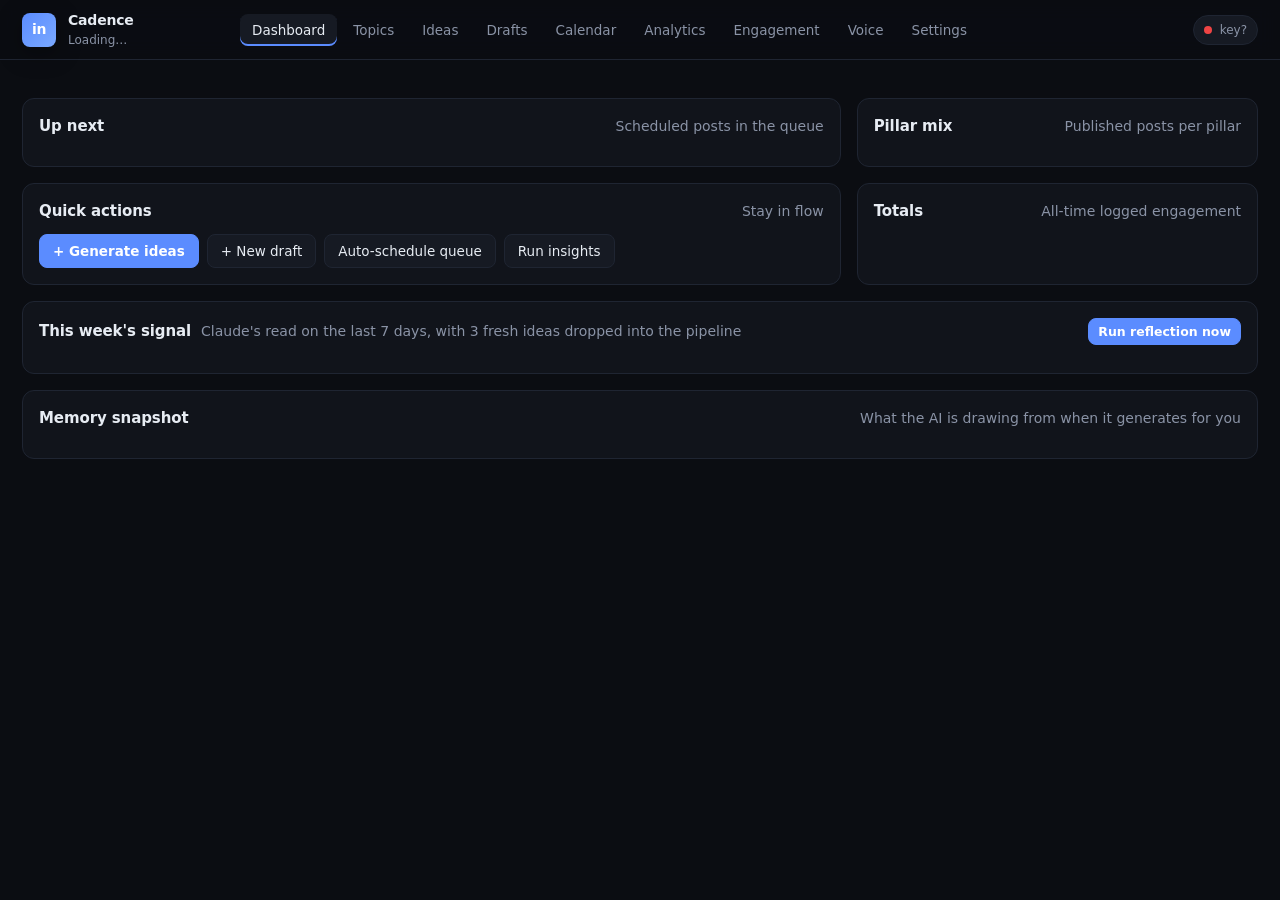
==== templates/index.html @ 0f2cfafc "Add Topics tab — RSS feed intake with Claude-angled idea drafting Phase 3.b of the roadmap. Stops th" ====
<!doctype html>
<html lang="en">
<head>
  <meta charset="utf-8" />
  <meta name="viewport" content="width=device-width,initial-scale=1" />
  <title>Cadence · LinkedIn content pipeline</title>
  <link rel="stylesheet" href="/static/style.css" />
</head>
<body>

<header class="topbar">
  <div class="brand">
    <div class="brand-mark">in</div>
    <div>
      <div class="brand-title">Cadence</div>
      <div class="brand-sub" id="brand-sub">Loading…</div>
    </div>
  </div>
  <nav class="tabs" id="tabs">
    <button data-tab="dashboard" class="active">Dashboard</button>
    <button data-tab="topics">Topics</button>
    <button data-tab="ideas">Ideas</button>
    <button data-tab="drafts">Drafts</button>
    <button data-tab="calendar">Calendar</button>
    <button data-tab="analytics">Analytics</button>
    <button data-tab="engagement">Engagement</button>
    <button data-tab="voice">Voice</button>
    <button data-tab="settings">Settings</button>
  </nav>
  <div class="api-status" id="api-status" title="Anthropic API key status">
    <span class="dot"></span><span id="api-status-label">key?</span>
  </div>
</header>

<main id="app">

  <!-- DASHBOARD ----------------------------------------------------------->
  <section class="view active" id="view-dashboard">
    <div class="row stat-row" id="stat-row"></div>

    <div class="row">
      <div class="card span-2">
        <div class="card-head">
          <h3>Up next</h3>
          <span class="muted">Scheduled posts in the queue</span>
        </div>
        <div id="next-up"></div>
      </div>
      <div class="card">
        <div class="card-head">
          <h3>Pillar mix</h3>
          <span class="muted">Published posts per pillar</span>
        </div>
        <div id="pillar-mix"></div>
      </div>
    </div>

    <div class="row">
      <div class="card span-2">
        <div class="card-head">
          <h3>Quick actions</h3>
          <span class="muted">Stay in flow</span>
        </div>
        <div class="quick-actions">
          <button class="btn primary" data-jump="ideas" data-action="generate">+ Generate ideas</button>
          <button class="btn" data-jump="drafts" data-action="new">+ New draft</button>
          <button class="btn" data-jump="calendar" data-action="autoschedule">Auto-schedule queue</button>
          <button class="btn" data-jump="analytics" data-action="insights">Run insights</button>
        </div>
      </div>
      <div class="card">
        <div class="card-head">
          <h3>Totals</h3>
          <span class="muted">All-time logged engagement</span>
        </div>
        <div id="totals"></div>
      </div>
    </div>

    <div class="row">
      <div class="card span-3" style="grid-column: span 3">
        <div class="card-head">
          <h3>This week's signal</h3>
          <span class="muted">Claude's read on the last 7 days, with 3 fresh ideas dropped into the pipeline</span>
          <button class="btn primary sm" id="reflect-now" style="margin-left:auto">Run reflection now</button>
        </div>
        <div id="reflection-card"></div>
      </div>
    </div>

    <div class="row">
      <div class="card span-3" style="grid-column: span 3">
        <div class="card-head">
          <h3>Memory snapshot</h3>
          <span class="muted">What the AI is drawing from when it generates for you</span>
        </div>
        <div id="memory-snapshot"></div>
      </div>
    </div>
  </section>

  <!-- TOPICS -------------------------------------------------------------->
  <section class="view" id="view-topics">
    <div class="view-head">
      <h2>Topics</h2>
      <p class="muted" style="margin:4px 0 0 0">
        Fresh angles from outside your bubble. Pull headlines from RSS feeds,
        then turn any topic into an angled idea in one click.
      </p>
      <div class="head-actions">
        <select id="topic-status-filter">
          <option value="new" selected>New</option>
          <option value="">All</option>
          <option value="queued">Queued</option>
          <option value="used">Used</option>
          <option value="dismissed">Dismissed</option>
        </select>
        <select id="topic-source-filter"><option value="">All sources</option></select>
        <button class="btn primary" id="topics-fetch">Fetch now</button>
        <button class="btn" id="topics-add-source">+ Add source</button>
      </div>
    </div>
    <div class="card" id="topic-sources-card">
      <div class="card-head">
        <h3>Sources</h3>
        <span class="muted tiny">Toggle, edit, or remove. The fetcher hits enabled sources only.</span>
      </div>
      <div id="topic-sources-list"></div>
    </div>
    <div id="topics-list" class="grid"></div>
  </section>

  <!-- IDEAS --------------------------------------------------------------->
  <section class="view" id="view-ideas">
    <div class="view-head">
      <h2>Ideas Bank</h2>
      <div class="head-actions">
        <select id="idea-pillar-filter"><option value="">All pillars</option></select>
        <select id="idea-status-filter">
          <option value="">All status</option>
          <option value="raw">Raw</option>
          <option value="drafted">Drafted</option>
          <option value="discarded">Discarded</option>
        </select>
        <button class="btn" id="idea-add">+ Manual</button>
        <button class="btn primary" id="idea-generate">+ Generate with Claude</button>
      </div>
    </div>
    <div id="ideas-list" class="grid"></div>
  </section>

  <!-- DRAFTS -------------------------------------------------------------->
  <section class="view" id="view-drafts">
    <div class="view-head">
      <h2>Drafts</h2>
      <div class="head-actions">
        <select id="draft-status-filter">
          <option value="">All status</option>
          <option value="draft">Draft</option>
          <option value="ready">Ready</option>
          <option value="scheduled">Scheduled</option>
          <option value="published">Published</option>
        </select>
        <button class="btn primary" id="draft-new">+ New draft</button>
      </div>
    </div>
    <div class="split">
      <div id="drafts-list" class="list"></div>
      <div id="draft-editor" class="editor empty">
        <div class="empty-state">Select a draft on the left, or click <b>+ New draft</b>.</div>
      </div>
    </div>
  </section>

  <!-- CALENDAR ------------------------------------------------------------>
  <section class="view" id="view-calendar">
    <div class="view-head">
      <h2>Calendar</h2>
      <div class="head-actions">
        <button class="btn" id="cal-prev">←</button>
        <span id="cal-label" class="cal-label"></span>
        <button class="btn" id="cal-next">→</button>
        <button class="btn primary" id="cal-auto">Auto-schedule ready drafts</button>
      </div>
    </div>
    <div id="calendar-grid" class="cal-grid"></div>
  </section>

  <!-- ANALYTICS ----------------------------------------------------------->
  <section class="view" id="view-analytics">
    <div class="view-head">
      <h2>Analytics</h2>
      <div class="head-actions">
        <button class="btn" id="analytics-add">+ Log a post</button>
        <button class="btn" id="analytics-import">Import LinkedIn CSV</button>
        <button class="btn primary" id="analytics-insights">What's working?</button>
      </div>
    </div>
    <div class="card" id="insights-card" style="display:none">
      <div class="card-head"><h3>Claude insights</h3></div>
      <pre id="insights-text" class="insights-text"></pre>
    </div>
    <div id="analytics-list" class="grid"></div>
  </section>

  <!-- ENGAGEMENT ---------------------------------------------------------->
  <section class="view" id="view-engagement">
    <div class="view-head">
      <h2>Engagement</h2>
      <div class="head-actions">
        <button class="btn" id="eng-comments">+ Generate comments</button>
        <button class="btn primary" id="eng-add">+ New task</button>
      </div>
    </div>
    <div id="engagement-list" class="list"></div>
  </section>

  <!-- VOICE --------------------------------------------------------------->
  <section class="view" id="view-voice">
    <div class="view-head">
      <h2>Voice library</h2>
      <p class="muted">
        Paste 5–10 of your best past posts. Claude samples 3 at random for every
        generation, so the model writes in YOUR rhythm.
      </p>
      <div class="head-actions">
        <button class="btn primary" id="voice-add">+ Add sample</button>
      </div>
    </div>
    <div id="voice-list" class="grid"></div>
  </section>

  <!-- SETTINGS ------------------------------------------------------------>
  <section class="view" id="view-settings">
    <div class="view-head"><h2>Settings</h2></div>
    <div class="card">
      <div class="card-head">
        <h3>AI backend</h3>
        <span class="muted tiny" id="auth-summary">checking…</span>
      </div>
      <p class="muted">
        Pick whichever you prefer. The tool auto-detects which one is available
        and uses it. <b>API key wins</b> if both are set.
      </p>

      <div class="auth-grid">
        <div class="auth-card" id="auth-card-cli">
          <div class="auth-head">
            <span class="dot" id="auth-cli-dot"></span>
            <b>Claude Code CLI</b>
            <span class="status-chip" id="auth-cli-chip">checking</span>
          </div>
          <p class="muted tiny" id="auth-cli-detail">Detecting <code>claude</code> on PATH…</p>
          <p class="muted tiny">
            If you've already used Claude Code, you're done. Otherwise install
            it and run <code>claude login</code> (browser auth) once.
          </p>
          <a class="btn sm" href="https://docs.claude.com/en/docs/claude-code" target="_blank">
            Install Claude Code ↗
          </a>
        </div>

        <div class="auth-card" id="auth-card-api">
          <div class="auth-head">
            <span class="dot" id="auth-api-dot"></span>
            <b>Anthropic API key</b>
            <span class="status-chip" id="auth-api-chip">not set</span>
          </div>
          <p class="muted tiny">Stored locally in <code>data/pipeline.db</code>.</p>
          <div class="form-row" style="gap:6px">
            <input type="password" id="set-api-key" placeholder="sk-ant-…" />
            <button class="btn primary" id="save-api-key">Save</button>
          </div>
          <div class="ed-row" style="gap:6px;margin-top:6px">
            <button class="btn sm danger" id="clear-api-key" hidden>Remove saved key</button>
            <a class="btn sm ghost" href="https://console.anthropic.com/" target="_blank">
              Get a key ↗
            </a>
          </div>
        </div>
      </div>

      <div class="ed-row" style="margin-top:14px">
        <button class="btn primary" id="test-auth">Test connection</button>
        <span class="muted tiny" id="test-auth-out"></span>
      </div>
    </div>

    <div class="card">
      <div class="card-head"><h3>Creator profile</h3></div>
      <label>Name<input id="set-name" /></label>
      <label>Handle<input id="set-handle" /></label>
      <label>Bio
        <textarea id="set-bio" rows="3"></textarea>
      </label>
      <label>Target audience
        <textarea id="set-audience" rows="2"></textarea>
      </label>
      <div class="row form-row">
        <label>Weekly post target<input id="set-weekly" type="number" min="1" max="14" /></label>
        <label>Preferred hours (HH:MM, comma-sep)
          <input id="set-hours" placeholder="09:00,12:30,17:30" />
        </label>
        <label>Default format
          <select id="set-format">
            <option value="story">Story</option>
            <option value="list">List</option>
            <option value="contrarian">Contrarian</option>
            <option value="tutorial">Tutorial</option>
            <option value="bts">Behind the scenes</option>
            <option value="carousel">Carousel</option>
          </select>
        </label>
      </div>
      <button class="btn primary" id="save-profile">Save profile</button>
    </div>

    <div class="card">
      <div class="card-head"><h3>Content pillars</h3></div>
      <div id="pillar-list"></div>
      <button class="btn" id="pillar-add">+ Add pillar</button>
    </div>

    <div class="card">
      <div class="card-head"><h3>Backup &amp; migrate</h3></div>
      <p class="muted">
        Move to a new computer in 60 seconds. Export downloads a JSON of every
        idea, draft, voice sample, and analytics row. Import wipes the current
        DB and restores it on the new machine. The API key is stripped from
        exports by default — paste it again on the new machine.
      </p>
      <div class="ed-row">
        <button class="btn primary" id="backup-export">Download backup</button>
        <button class="btn" id="backup-import">Restore from backup…</button>
        <input type="file" id="backup-file" accept="application/json,.json" hidden />
        <span class="muted tiny" id="backup-status"></span>
      </div>
      <p class="muted tiny" style="margin-top:10px">
        For headless / scripted use, run
        <code>python app.py export backup.json</code> and
        <code>python app.py import backup.json</code> from the project root.
      </p>
    </div>
  </section>

</main>

<!-- MODAL -->
<div class="modal-backdrop" id="modal" hidden>
  <div class="modal">
    <div class="modal-head">
      <h3 id="modal-title">Modal</h3>
      <button class="x" id="modal-close">×</button>
    </div>
    <div class="modal-body" id="modal-body"></div>
  </div>
</div>

<!-- TOASTS -->
<div id="toasts" class="toasts"></div>

<script src="/static/app.js"></script>
</body>
</html>
---- static/style.css ----
/* ---------- Tokens ---------- */
:root {
  --bg: #0b0d12;
  --bg-2: #11141b;
  --bg-3: #161a23;
  --line: #1f2532;
  --line-2: #283145;
  --text: #e7ecf3;
  --muted: #8a93a6;
  --muted-2: #5e6678;
  --accent: #5b8cff;
  --accent-2: #4f7bff;
  --good: #10b981;
  --warn: #f59e0b;
  --bad: #ef4444;
  --shadow: 0 6px 24px rgba(0, 0, 0, 0.35);
  --r: 12px;
  --r-sm: 8px;
  --t: cubic-bezier(.2,.7,.2,1);
}

* { box-sizing: border-box; }
html, body { margin: 0; padding: 0; }
body {
  background: var(--bg);
  color: var(--text);
  font-family: ui-sans-serif, system-ui, -apple-system, "Segoe UI", Roboto,
               "Helvetica Neue", Arial, sans-serif;
  font-size: 14px;
  line-height: 1.5;
  -webkit-font-smoothing: antialiased;
}

a { color: var(--accent); }
button { font-family: inherit; }

input, textarea, select {
  background: var(--bg-3);
  color: var(--text);
  border: 1px solid var(--line);
  border-radius: var(--r-sm);
  padding: 9px 11px;
  font-family: inherit;
  font-size: 14px;
  width: 100%;
  outline: none;
  transition: border-color .15s var(--t), box-shadow .15s var(--t);
}
input:focus, textarea:focus, select:focus {
  border-color: var(--accent);
  box-shadow: 0 0 0 3px rgba(91, 140, 255, 0.18);
}
textarea { resize: vertical; min-height: 80px; line-height: 1.55; }
label {
  display: block;
  margin: 10px 0;
  color: var(--muted);
  font-size: 12px;
  text-transform: uppercase;
  letter-spacing: .08em;
}
label input, label textarea, label select { margin-top: 6px; }

code {
  background: var(--bg-3);
  padding: 1px 6px;
  border-radius: 4px;
  font-size: 12.5px;
}

/* ---------- Top bar ---------- */
.topbar {
  position: sticky;
  top: 0;
  z-index: 50;
  display: flex;
  align-items: center;
  gap: 18px;
  padding: 10px 22px;
  background: rgba(11, 13, 18, .85);
  backdrop-filter: saturate(140%) blur(10px);
  border-bottom: 1px solid var(--line);
}
.brand {
  display: flex;
  align-items: center;
  gap: 12px;
  min-width: 200px;
}
.brand-mark {
  width: 34px; height: 34px;
  background: linear-gradient(135deg, var(--accent), #7aa9ff);
  color: white;
  display: grid;
  place-items: center;
  border-radius: 8px;
  font-weight: 700;
  letter-spacing: -.5px;
  box-shadow: var(--shadow);
}
.brand-title { font-weight: 600; letter-spacing: -.2px; }
.brand-sub { color: var(--muted); font-size: 12px; }
.tabs {
  display: flex;
  gap: 4px;
  flex: 1;
  overflow-x: auto;
}
.tabs button {
  background: transparent;
  color: var(--muted);
  border: none;
  padding: 8px 12px;
  border-radius: 8px;
  cursor: pointer;
  font-size: 13.5px;
  white-space: nowrap;
  transition: background .15s var(--t), color .15s var(--t);
}
.tabs button:hover { color: var(--text); background: var(--bg-3); }
.tabs button.active {
  color: var(--text);
  background: var(--bg-3);
  box-shadow: inset 0 -2px 0 var(--accent);
}
.api-status {
  display: flex; align-items: center; gap: 8px;
  font-size: 12px; color: var(--muted);
  padding: 5px 10px; border-radius: 999px;
  background: var(--bg-3); border: 1px solid var(--line);
}
.api-status .dot {
  width: 8px; height: 8px; border-radius: 50%; background: var(--bad);
  box-shadow: 0 0 0 0 currentColor;
}
.api-status.ok .dot { background: var(--good); }

/* ---------- Layout ---------- */
main {
  padding: 22px;
  max-width: 1320px;
  margin: 0 auto;
}
.view { display: none; }
.view.active { display: block; animation: fade .25s var(--t); }
@keyframes fade { from {opacity: 0; transform: translateY(4px);} to {opacity: 1; transform: none;} }

.view-head {
  display: flex;
  flex-wrap: wrap;
  align-items: center;
  justify-content: space-between;
  gap: 14px;
  margin-bottom: 16px;
}
.view-head h2 {
  margin: 0;
  font-size: 22px;
  letter-spacing: -.4px;
  font-weight: 650;
}
.view-head .muted { font-size: 13px; }
.head-actions {
  display: flex;
  gap: 8px;
  align-items: center;
  flex-wrap: wrap;
}

.row { display: grid; grid-template-columns: 1fr 1fr 1fr; gap: 16px; margin-bottom: 16px; }
.row .span-2 { grid-column: span 2; }
@media (max-width: 980px) { .row { grid-template-columns: 1fr; } .row .span-2 { grid-column: auto; } }

.grid {
  display: grid;
  grid-template-columns: repeat(auto-fill, minmax(290px, 1fr));
  gap: 14px;
}

.list { display: flex; flex-direction: column; gap: 10px; }

/* ---------- Card ---------- */
.card {
  background: var(--bg-2);
  border: 1px solid var(--line);
  border-radius: var(--r);
  padding: 16px;
  transition: border-color .15s var(--t), transform .15s var(--t);
}
.card:hover { border-color: var(--line-2); }
.card-head {
  display: flex;
  align-items: baseline;
  justify-content: space-between;
  gap: 10px;
  margin-bottom: 12px;
}
.card-head h3 { margin: 0; font-size: 15px; font-weight: 600; letter-spacing: -.1px; }
.muted { color: var(--muted); }
.tiny { font-size: 12px; }

/* ---------- Buttons ---------- */
.btn {
  background: var(--bg-3);
  color: var(--text);
  border: 1px solid var(--line);
  padding: 8px 13px;
  border-radius: 8px;
  cursor: pointer;
  font-size: 13.5px;
  transition: background .15s var(--t), border-color .15s var(--t), transform .05s var(--t);
}
.btn:hover { background: #1c2230; border-color: var(--line-2); }
.btn:active { transform: translateY(1px); }
.btn.primary {
  background: var(--accent);
  border-color: var(--accent);
  color: white;
  font-weight: 550;
}
.btn.primary:hover { background: var(--accent-2); border-color: var(--accent-2); }
.btn.ghost { background: transparent; }
.btn.danger { background: transparent; color: var(--bad); border-color: var(--line); }
.btn.danger:hover { background: rgba(239,68,68,.08); border-color: var(--bad); }
.btn.sm { padding: 5px 9px; font-size: 12.5px; }

/* ---------- Stat row ---------- */
.stat-row { grid-template-columns: repeat(4, 1fr); }
@media (max-width: 980px) { .stat-row { grid-template-columns: repeat(2, 1fr); } }
.stat {
  background: var(--bg-2);
  border: 1px solid var(--line);
  border-radius: var(--r);
  padding: 14px 16px;
}
.stat .stat-label {
  color: var(--muted);
  font-size: 12px;
  text-transform: uppercase;
  letter-spacing: .08em;
}
.stat .stat-value {
  font-size: 28px;
  font-weight: 600;
  letter-spacing: -.5px;
  margin-top: 4px;
}
.stat .stat-sub { color: var(--muted); font-size: 12px; margin-top: 2px; }

/* ---------- Up next ---------- */
.up-item {
  display: flex; align-items: center; gap: 10px;
  padding: 10px 0;
  border-bottom: 1px dashed var(--line);
}
.up-item:last-child { border-bottom: none; }
.up-item .pill { width: 6px; height: 32px; border-radius: 3px; background: var(--accent); }
.up-item .when { color: var(--muted); font-size: 12px; min-width: 110px; }
.up-item .title { flex: 1; }

/* ---------- Pillar bars ---------- */
.pillar-bar {
  margin: 8px 0;
}
.pillar-bar .top {
  display: flex; justify-content: space-between;
  margin-bottom: 4px; font-size: 13px;
}
.pillar-bar .track {
  height: 6px; background: var(--bg-3); border-radius: 4px; overflow: hidden;
}
.pillar-bar .fill { height: 100%; border-radius: 4px; }

/* ---------- Quick actions ---------- */
.quick-actions { display: flex; flex-wrap: wrap; gap: 8px; }

/* ---------- Topic sources ---------- */
.src-row {
  display: flex; align-items: center; gap: 10px;
  padding: 8px 6px; border-bottom: 1px solid var(--line);
}
.src-row:last-child { border-bottom: none; }
.src-row .toggle { display: inline-flex; align-items: center; gap: 8px; min-width: 200px; }
.src-row code { font-size: 11.5px; }

/* ---------- Idea / draft cards ---------- */
.idea {
  background: var(--bg-2); border: 1px solid var(--line);
  border-radius: var(--r); padding: 14px 14px 12px;
  display: flex; flex-direction: column;
  transition: border-color .15s var(--t), transform .15s var(--t);
}
.idea:hover { border-color: var(--line-2); transform: translateY(-1px); }
.idea .pillar-tag {
  display: inline-flex; align-items: center; gap: 6px;
  font-size: 11px; text-transform: uppercase; letter-spacing: .08em;
  color: var(--muted); margin-bottom: 8px;
}
.idea .pillar-tag .swatch { width: 8px; height: 8px; border-radius: 50%; background: var(--accent); }
.idea .title { font-weight: 600; margin-bottom: 6px; line-height: 1.35; }
.idea .hook {
  color: var(--muted); font-size: 13px;
  border-left: 2px solid var(--line-2);
  padding-left: 10px;
  margin: 8px 0;
}
.idea .angle { color: var(--muted); font-size: 12.5px; }
.idea .actions {
  display: flex; gap: 6px; margin-top: 10px;
  border-top: 1px solid var(--line); padding-top: 10px;
}

.status-chip {
  display: inline-block;
  padding: 2px 8px;
  border-radius: 999px;
  font-size: 11px;
  text-transform: uppercase;
  letter-spacing: .08em;
  border: 1px solid var(--line-2);
  color: var(--muted);
}
.status-chip.draft { color: #cbd5e1; }
.status-chip.ready { color: var(--good); border-color: rgba(16,185,129,.4); }
.status-chip.scheduled { color: var(--accent); border-color: rgba(91,140,255,.4); }
.status-chip.published { color: var(--warn); border-color: rgba(245,158,11,.4); }
.status-chip.raw { color: var(--muted); }
.status-chip.drafted { color: var(--accent); border-color: rgba(91,140,255,.4); }
.status-chip.discarded { color: var(--bad); border-color: rgba(239,68,68,.4); }

/* ---------- Drafts split ---------- */
.split {
  display: grid;
  grid-template-columns: 360px 1fr;
  gap: 16px;
  min-height: 520px;
}
@media (max-width: 980px) { .split { grid-template-columns: 1fr; } }
.split .list .draft-row {
  background: var(--bg-2);
  border: 1px solid var(--line);
  border-radius: var(--r-sm);
  padding: 10px 12px;
  cursor: pointer;
  transition: border-color .12s var(--t), background .12s var(--t);
}
.split .list .draft-row:hover { border-color: var(--line-2); }
.split .list .draft-row.active {
  border-color: var(--accent);
  background: linear-gradient(180deg, rgba(91,140,255,.08), transparent);
}
.draft-row .top {
  display: flex; justify-content: space-between; gap: 8px; align-items: baseline;
}
.draft-row .title { font-weight: 550; font-size: 13.5px; }
.draft-row .meta { color: var(--muted); font-size: 11.5px; margin-top: 4px; }

.editor {
  background: var(--bg-2);
  border: 1px solid var(--line);
  border-radius: var(--r);
  padding: 16px;
  display: flex;
  flex-direction: column;
  gap: 12px;
}
.editor.empty { display: grid; place-items: center; min-height: 360px; }
.empty-state { color: var(--muted); }
.editor textarea.body {
  min-height: 320px;
  font-family: ui-sans-serif, system-ui, -apple-system, sans-serif;
  font-size: 14.5px;
  line-height: 1.6;
}
.editor .ed-row {
  display: flex; gap: 8px; flex-wrap: wrap; align-items: center;
}
.editor .meta-bar {
  display: flex; gap: 12px; flex-wrap: wrap; align-items: center;
  color: var(--muted); font-size: 12px;
}
.score {
  display: inline-flex; align-items: center; gap: 4px;
  background: var(--bg-3); padding: 2px 8px; border-radius: 999px;
  font-size: 11.5px;
}

/* ---------- Calendar ---------- */
.cal-label { color: var(--muted); padding: 0 8px; font-size: 13px; }
.cal-grid {
  display: grid;
  grid-template-columns: repeat(7, 1fr);
  gap: 6px;
  background: var(--bg-2);
  border: 1px solid var(--line);
  border-radius: var(--r);
  padding: 12px;
}
.cal-head {
  text-align: center;
  color: var(--muted);
  font-size: 11.5px;
  text-transform: uppercase;
  letter-spacing: .08em;
  padding: 6px 0;
}
.cal-cell {
  background: var(--bg-3);
  border: 1px solid var(--line);
  border-radius: var(--r-sm);
  padding: 6px;
  min-height: 110px;
  display: flex;
  flex-direction: column;
  gap: 4px;
}
.cal-cell .num { color: var(--muted); font-size: 11.5px; align-self: flex-end; }
.cal-cell.today { border-color: var(--accent); box-shadow: 0 0 0 2px rgba(91,140,255,.18); }
.cal-cell.dim { opacity: .35; }
.cal-event {
  background: var(--bg);
  border-left: 3px solid var(--accent);
  border-radius: 4px;
  padding: 4px 6px;
  font-size: 12px;
  cursor: pointer;
  line-height: 1.35;
  display: flex; flex-direction: column;
}
.cal-event .when { color: var(--muted); font-size: 10.5px; }

/* ---------- Memory snapshot ---------- */
.memory-stats {
  display: grid;
  grid-template-columns: repeat(3, 1fr);
  gap: 10px;
  margin-bottom: 14px;
}
@media (max-width: 700px) { .memory-stats { grid-template-columns: 1fr; } }
.memory-stat {
  background: var(--bg-3);
  border-radius: var(--r-sm);
  padding: 10px 12px;
}
.memory-stat .lbl { color: var(--muted); font-size: 11.5px; text-transform: uppercase; letter-spacing: .08em; }
.memory-stat .val { font-size: 20px; font-weight: 600; margin-top: 2px; letter-spacing: -.3px; }
.memory-stat .sub { color: var(--muted); font-size: 12px; margin-top: 2px; }
.memory-winners { display: flex; flex-direction: column; gap: 6px; }
.memory-winner {
  display: flex; align-items: center; gap: 10px;
  padding: 8px 10px; background: var(--bg-3);
  border-left: 3px solid var(--good); border-radius: var(--r-sm);
  font-size: 13px;
}
.memory-winner .score {
  background: rgba(16,185,129,.15); color: var(--good);
  font-size: 11px; padding: 2px 8px; border-radius: 999px;
}
.memory-empty { color: var(--muted); padding: 14px 0; font-size: 13px; }

/* ---------- Analytics ---------- */
.an-card {
  background: var(--bg-2); border: 1px solid var(--line);
  border-radius: var(--r); padding: 14px;
}
.an-card .body-preview {
  color: var(--muted); font-size: 12.5px; line-height: 1.55;
  white-space: pre-wrap;
  max-height: 100px;
  overflow: hidden;
  position: relative;
  margin-bottom: 10px;
}
.an-card .body-preview::after {
  content: ""; position: absolute; bottom: 0; left: 0; right: 0; height: 26px;
  background: linear-gradient(to bottom, transparent, var(--bg-2));
}
.an-card .nums {
  display: grid; grid-template-columns: repeat(4, 1fr); gap: 8px; margin-top: 4px;
}
.an-card .num-cell {
  background: var(--bg-3); border-radius: 6px; padding: 6px 8px; text-align: center;
}
.an-card .num-cell .v { font-weight: 600; font-size: 16px; }
.an-card .num-cell .l { color: var(--muted); font-size: 10.5px; text-transform: uppercase; letter-spacing: .08em; }
.insights-text { white-space: pre-wrap; line-height: 1.6; font-family: inherit; font-size: 14px; margin: 0; }

/* ---------- Voice ---------- */
.voice-card {
  background: var(--bg-2); border: 1px solid var(--line);
  border-radius: var(--r); padding: 14px;
  display: flex; flex-direction: column; gap: 8px;
}
.voice-card .content {
  white-space: pre-wrap; font-size: 13.5px; line-height: 1.55; color: var(--text);
}

/* ---------- Pillars ---------- */
.pillar-row {
  display: grid;
  grid-template-columns: 16px 2fr 4fr 80px 80px 60px;
  gap: 8px;
  align-items: center;
  padding: 8px 0;
  border-bottom: 1px dashed var(--line);
}
.pillar-row .swatch { width: 14px; height: 14px; border-radius: 4px; }
.pillar-row input { padding: 6px 8px; }

/* ---------- CSV import ---------- */
.dropzone {
  border: 2px dashed var(--line-2);
  border-radius: var(--r);
  padding: 28px;
  text-align: center;
  color: var(--muted);
  cursor: pointer;
  transition: border-color .15s var(--t), background .15s var(--t);
}
.dropzone:hover, .dropzone.dragover {
  border-color: var(--accent);
  background: rgba(91,140,255,.06);
  color: var(--text);
}
.dropzone .big { font-size: 15px; font-weight: 550; color: var(--text); margin-bottom: 4px; }
.dropzone input[type=file] { display: none; }

.import-table {
  border-collapse: collapse;
  width: 100%;
  font-size: 12.5px;
}
.import-table th, .import-table td {
  text-align: left;
  padding: 6px 8px;
  border-bottom: 1px solid var(--line);
  vertical-align: top;
}
.import-table th {
  color: var(--muted);
  font-size: 11px;
  text-transform: uppercase;
  letter-spacing: .08em;
  font-weight: 500;
  background: var(--bg-3);
  position: sticky; top: 0;
}
.import-table .num { text-align: right; font-variant-numeric: tabular-nums; }
.import-table .snippet { color: var(--muted); font-size: 11.5px; }
.import-table select { padding: 4px 6px; font-size: 12px; min-width: 180px; }
.import-table tr.no-match select { border-color: var(--warn); }
.import-summary {
  display: flex; justify-content: space-between; align-items: center;
  padding: 10px 0;
  font-size: 13px;
}

/* ---------- Sheet picker (xlsx fallback) ---------- */
.sheet-list { display: flex; flex-direction: column; gap: 10px; max-height: 56vh; overflow: auto; }
.sheet-card {
  background: var(--bg-2);
  border: 1px solid var(--line);
  border-radius: var(--r-sm);
  padding: 10px 12px;
}
.sheet-card .sheet-head {
  display: flex; align-items: center; gap: 10px; margin-bottom: 6px;
}
.sheet-card .sheet-head b { font-size: 13.5px; }
.sheet-card .sheet-head .btn { margin-left: auto; }
.sheet-preview {
  background: var(--bg-3);
  border: 1px solid var(--line);
  border-radius: 6px;
  padding: 6px;
  font-size: 11.5px;
  font-family: ui-monospace, "SF Mono", Menlo, monospace;
  overflow: auto;
  max-height: 140px;
}
.sheet-row {
  display: flex; gap: 8px;
  border-bottom: 1px dashed var(--line);
  padding: 3px 0;
  white-space: nowrap;
}
.sheet-row:last-child { border-bottom: none; }
.sheet-cell {
  padding: 0 4px;
  color: var(--text);
  max-width: 200px;
  overflow: hidden;
  text-overflow: ellipsis;
}
.sheet-cell:first-child { color: var(--accent); }

/* ---------- Modal ---------- */
.modal-backdrop {
  position: fixed; inset: 0; background: rgba(0,0,0,.6);
  display: grid; place-items: center; z-index: 100;
  animation: fade .15s var(--t);
}
.modal {
  background: var(--bg-2);
  border: 1px solid var(--line);
  border-radius: var(--r);
  width: min(640px, 92vw);
  max-height: 86vh;
  overflow: auto;
  box-shadow: var(--shadow);
  animation: pop .18s var(--t);
}
.modal.wide { width: min(960px, 96vw); }
@keyframes pop { from { transform: scale(.98); opacity: .8; } }
.modal-head {
  display: flex; justify-content: space-between; align-items: center;
  padding: 14px 18px;
  border-bottom: 1px solid var(--line);
}
.modal-head h3 { margin: 0; font-size: 15px; }
.modal-head .x {
  background: transparent; border: none; color: var(--muted);
  font-size: 22px; cursor: pointer;
}
.modal-body { padding: 16px 18px; }
.modal-body .form-row { display: flex; gap: 8px; margin: 10px 0; }
.modal-body .form-row > * { flex: 1; }

/* ---------- Toasts ---------- */
.toasts { position: fixed; bottom: 16px; right: 16px; z-index: 200;
  display: flex; flex-direction: column; gap: 8px; }
.toast {
  background: var(--bg-2); border: 1px solid var(--line);
  border-left: 3px solid var(--accent);
  padding: 10px 14px; border-radius: 8px;
  box-shadow: var(--shadow);
  min-width: 240px; max-width: 360px;
  animation: slide .2s var(--t);
}
.toast.error { border-left-color: var(--bad); }
.toast.ok { border-left-color: var(--good); }
@keyframes slide { from { transform: translateX(20px); opacity: 0; } }

/* ---------- Form rows in settings ---------- */
.form-row { display: grid; grid-template-columns: repeat(auto-fit, minmax(200px, 1fr)); gap: 10px; }

/* ---------- Auth cards ---------- */
.auth-grid {
  display: grid;
  grid-template-columns: 1fr 1fr;
  gap: 12px;
  margin-top: 8px;
}
@media (max-width: 720px) { .auth-grid { grid-template-columns: 1fr; } }
.auth-card {
  background: var(--bg-3);
  border: 1px solid var(--line);
  border-radius: var(--r-sm);
  padding: 12px 14px;
  display: flex;
  flex-direction: column;
  gap: 6px;
}
.auth-card.active {
  border-color: var(--good);
  box-shadow: inset 3px 0 0 var(--good);
}
.auth-head {
  display: flex; align-items: center; gap: 8px;
  font-size: 14px;
}
.auth-head .dot {
  width: 9px; height: 9px; border-radius: 50%;
  background: var(--muted-2);
}
.auth-head .dot.ok { background: var(--good); }
.auth-head .dot.warn { background: var(--warn); }
.auth-head .dot.bad { background: var(--bad); }
.auth-head .status-chip { margin-left: auto; }

/* ---------- misc ---------- */
.spinner {
  display: inline-block;
  width: 14px; height: 14px;
  border: 2px solid var(--line-2);
  border-top-color: var(--accent);
  border-radius: 50%;
  animation: spin .7s linear infinite;
  vertical-align: middle;
}
@keyframes spin { to { transform: rotate(360deg); } }

.modal-backdrop[hidden] { display: none !important; }
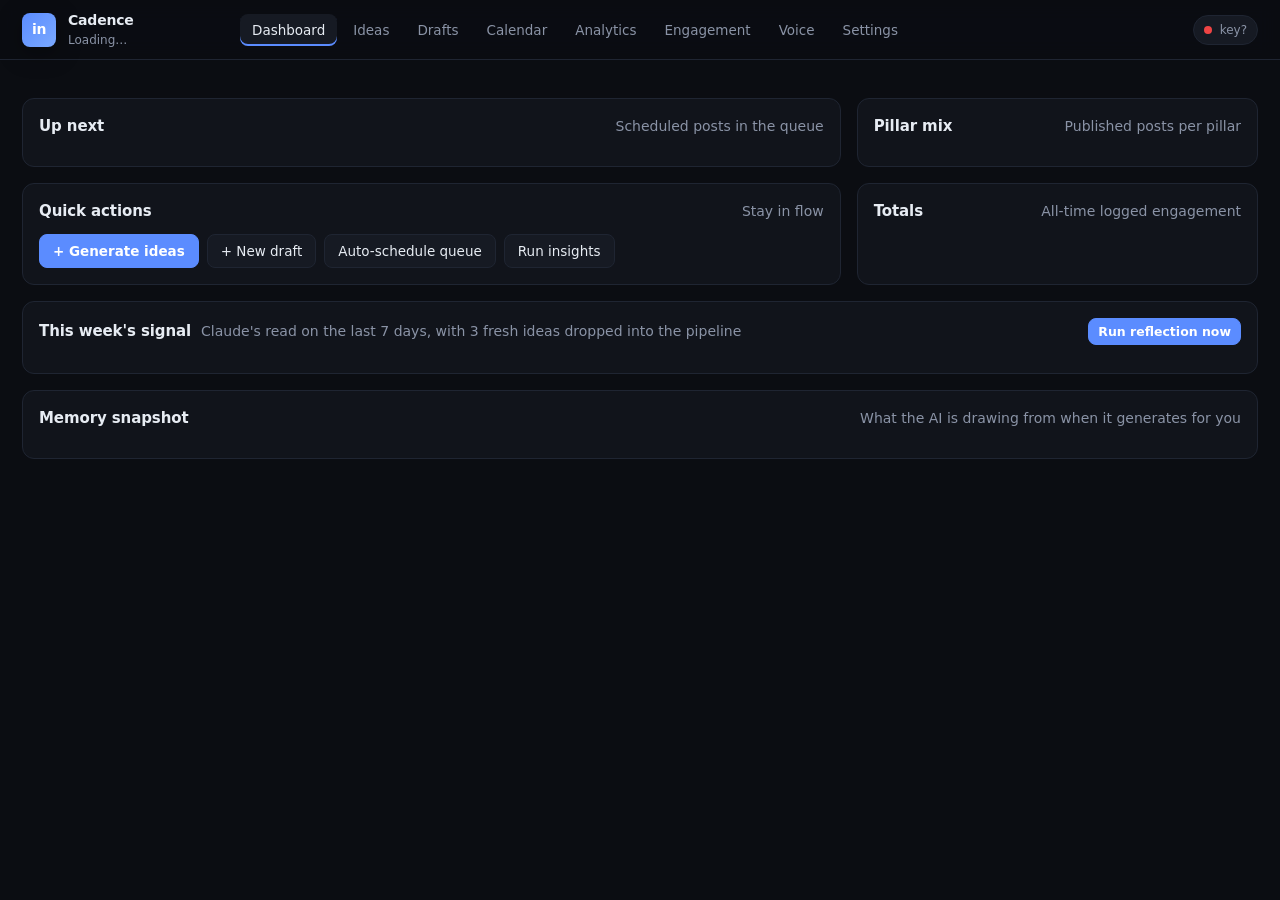
==== commit 48f281c9: "Merge pull request #1 from nomadicmehul/feature/brain-loop Add weekly brain reflection loop and tigh" ====
--- a/templates/index.html
+++ b/templates/index.html
@@ -18,7 +18,6 @@
   </div>
   <nav class="tabs" id="tabs">
     <button data-tab="dashboard" class="active">Dashboard</button>
-    <button data-tab="topics">Topics</button>
     <button data-tab="ideas">Ideas</button>
     <button data-tab="drafts">Drafts</button>
     <button data-tab="calendar">Calendar</button>
@@ -97,37 +96,6 @@
         <div id="memory-snapshot"></div>
       </div>
     </div>
-  </section>
-
-  <!-- TOPICS -------------------------------------------------------------->
-  <section class="view" id="view-topics">
-    <div class="view-head">
-      <h2>Topics</h2>
-      <p class="muted" style="margin:4px 0 0 0">
-        Fresh angles from outside your bubble. Pull headlines from RSS feeds,
-        then turn any topic into an angled idea in one click.
-      </p>
-      <div class="head-actions">
-        <select id="topic-status-filter">
-          <option value="new" selected>New</option>
-          <option value="">All</option>
-          <option value="queued">Queued</option>
-          <option value="used">Used</option>
-          <option value="dismissed">Dismissed</option>
-        </select>
-        <select id="topic-source-filter"><option value="">All sources</option></select>
-        <button class="btn primary" id="topics-fetch">Fetch now</button>
-        <button class="btn" id="topics-add-source">+ Add source</button>
-      </div>
-    </div>
-    <div class="card" id="topic-sources-card">
-      <div class="card-head">
-        <h3>Sources</h3>
-        <span class="muted tiny">Toggle, edit, or remove. The fetcher hits enabled sources only.</span>
-      </div>
-      <div id="topic-sources-list"></div>
-    </div>
-    <div id="topics-list" class="grid"></div>
   </section>
 
   <!-- IDEAS --------------------------------------------------------------->
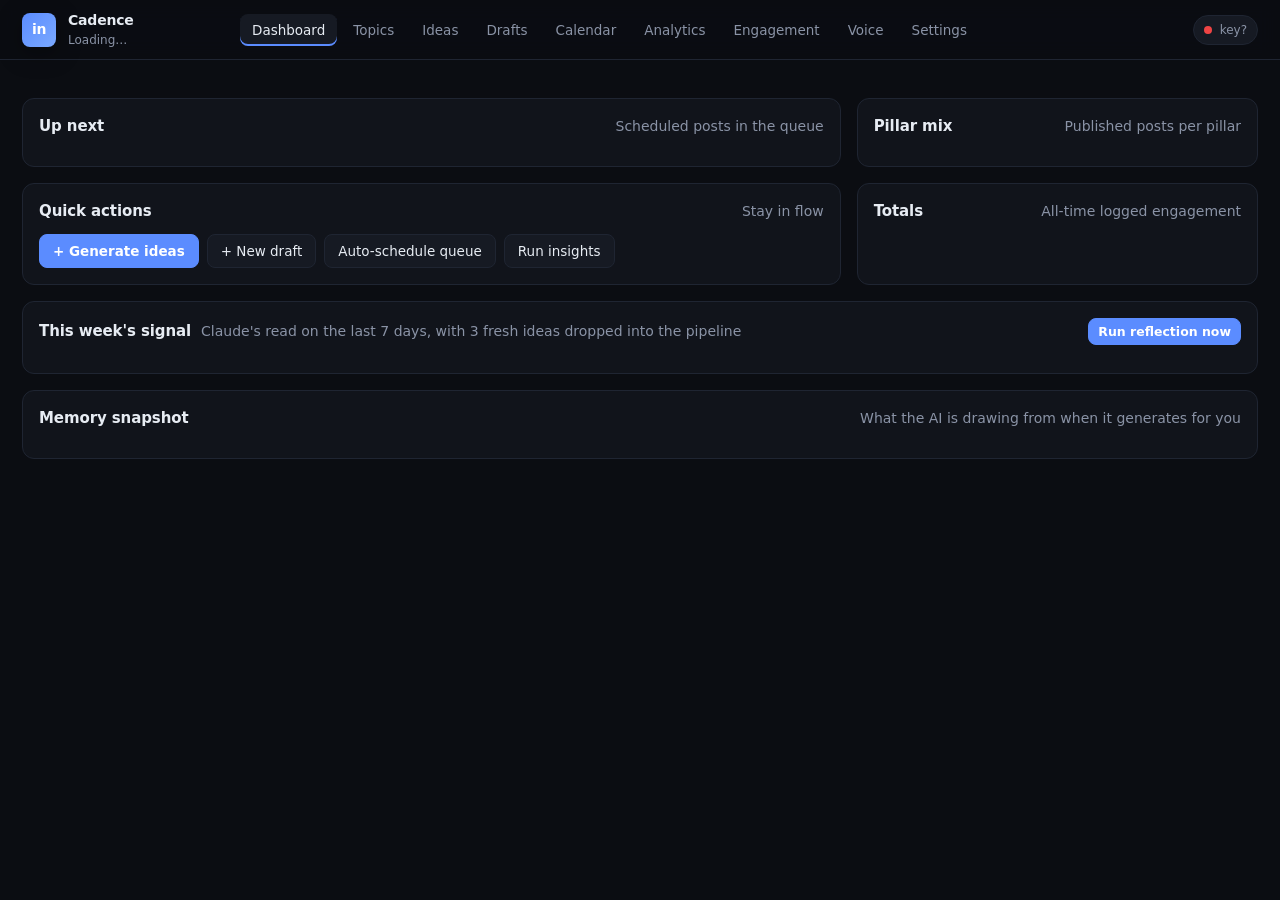
==== commit 76ed2302: "Merge pull request #2 from nomadicmehul/feature/topic-intake Add Topics tab — RSS feed intake with C" ====
--- a/templates/index.html
+++ b/templates/index.html
@@ -18,6 +18,7 @@
   </div>
   <nav class="tabs" id="tabs">
     <button data-tab="dashboard" class="active">Dashboard</button>
+    <button data-tab="topics">Topics</button>
     <button data-tab="ideas">Ideas</button>
     <button data-tab="drafts">Drafts</button>
     <button data-tab="calendar">Calendar</button>
@@ -96,6 +97,37 @@
         <div id="memory-snapshot"></div>
       </div>
     </div>
+  </section>
+
+  <!-- TOPICS -------------------------------------------------------------->
+  <section class="view" id="view-topics">
+    <div class="view-head">
+      <h2>Topics</h2>
+      <p class="muted" style="margin:4px 0 0 0">
+        Fresh angles from outside your bubble. Pull headlines from RSS feeds,
+        then turn any topic into an angled idea in one click.
+      </p>
+      <div class="head-actions">
+        <select id="topic-status-filter">
+          <option value="new" selected>New</option>
+          <option value="">All</option>
+          <option value="queued">Queued</option>
+          <option value="used">Used</option>
+          <option value="dismissed">Dismissed</option>
+        </select>
+        <select id="topic-source-filter"><option value="">All sources</option></select>
+        <button class="btn primary" id="topics-fetch">Fetch now</button>
+        <button class="btn" id="topics-add-source">+ Add source</button>
+      </div>
+    </div>
+    <div class="card" id="topic-sources-card">
+      <div class="card-head">
+        <h3>Sources</h3>
+        <span class="muted tiny">Toggle, edit, or remove. The fetcher hits enabled sources only.</span>
+      </div>
+      <div id="topic-sources-list"></div>
+    </div>
+    <div id="topics-list" class="grid"></div>
   </section>
 
   <!-- IDEAS --------------------------------------------------------------->
